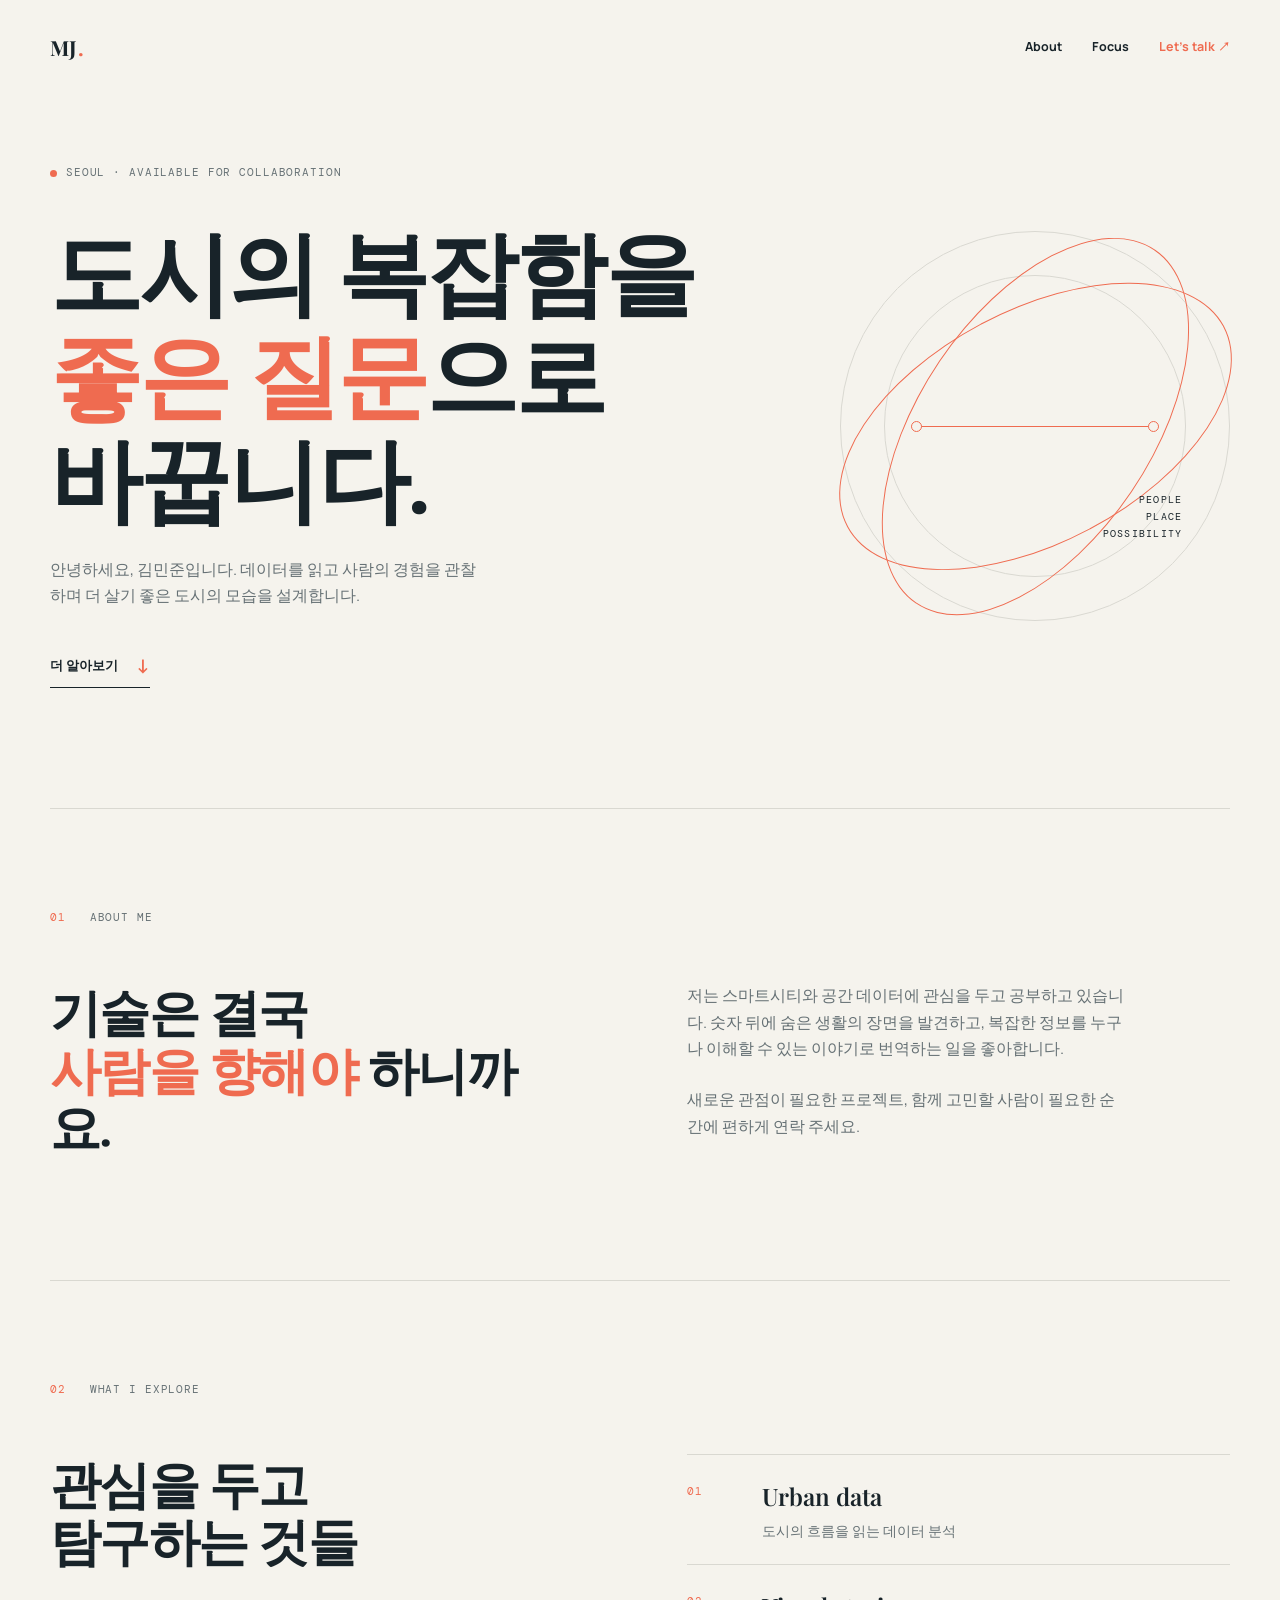
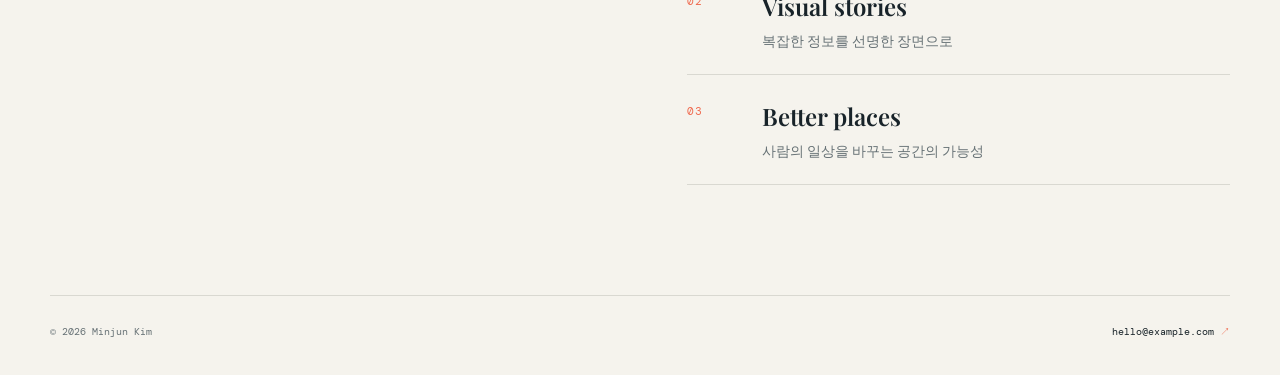
==== index.html @ 1875d36c "Create personal introduction page" ====
<!doctype html>
<html lang="ko">
<head>
  <meta charset="utf-8">
  <meta name="viewport" content="width=device-width, initial-scale=1">
  <meta name="description" content="데이터와 도시의 가능성을 탐구하는 김민준의 소개 페이지">
  <title>김민준 | 도시와 데이터를 잇는 사람</title>
  <link rel="preconnect" href="https://fonts.googleapis.com">
  <link rel="preconnect" href="https://fonts.gstatic.com" crossorigin>
  <link href="https://fonts.googleapis.com/css2?family=DM+Mono:wght@400;500&family=Manrope:wght@400;500;600;700&family=Playfair+Display:wght@600;700&display=swap" rel="stylesheet">
  <link rel="stylesheet" href="styles.css">
</head>
<body>
  <header class="site-header">
    <a class="monogram" href="#top" aria-label="처음으로">MJ<span>.</span></a>
    <nav aria-label="주요 메뉴">
      <a href="#about">About</a>
      <a href="#work">Focus</a>
      <a class="nav-link" href="mailto:hello@example.com">Let's talk <span aria-hidden="true">↗</span></a>
    </nav>
  </header>

  <main id="top">
    <section class="hero" aria-labelledby="hero-title">
      <div class="hero-copy">
        <p class="eyebrow"><span class="status-dot"></span> Seoul · Available for collaboration</p>
        <h1 id="hero-title">도시의 복잡함을<br><em>좋은 질문</em>으로<br>바꿉니다.</h1>
        <p class="intro">안녕하세요, 김민준입니다. 데이터를 읽고 사람의 경험을 관찰하며 더 살기 좋은 도시의 모습을 설계합니다.</p>
        <a class="arrow-link" href="#about">더 알아보기 <span aria-hidden="true">↓</span></a>
      </div>
      <div class="hero-mark" aria-hidden="true">
        <div class="orbit orbit-one"></div>
        <div class="orbit orbit-two"></div>
        <div class="crosshair"><span></span><span></span></div>
        <p>PEOPLE<br>PLACE<br>POSSIBILITY</p>
      </div>
    </section>

    <section class="about section-rule" id="about" aria-labelledby="about-title">
      <div class="section-label"><span>01</span> About me</div>
      <div class="about-content">
        <h2 id="about-title">기술은 결국<br><em>사람을 향해야</em> 하니까요.</h2>
        <div class="about-text">
          <p>저는 스마트시티와 공간 데이터에 관심을 두고 공부하고 있습니다. 숫자 뒤에 숨은 생활의 장면을 발견하고, 복잡한 정보를 누구나 이해할 수 있는 이야기로 번역하는 일을 좋아합니다.</p>
          <p>새로운 관점이 필요한 프로젝트, 함께 고민할 사람이 필요한 순간에 편하게 연락 주세요.</p>
        </div>
      </div>
    </section>

    <section class="focus section-rule" id="work" aria-labelledby="focus-title">
      <div class="section-label"><span>02</span> What I explore</div>
      <div class="focus-content">
        <h2 id="focus-title">관심을 두고<br>탐구하는 것들</h2>
        <div class="focus-list">
          <article>
            <span class="number">01</span>
            <div><h3>Urban data</h3><p>도시의 흐름을 읽는 데이터 분석</p></div>
          </article>
          <article>
            <span class="number">02</span>
            <div><h3>Visual stories</h3><p>복잡한 정보를 선명한 장면으로</p></div>
          </article>
          <article>
            <span class="number">03</span>
            <div><h3>Better places</h3><p>사람의 일상을 바꾸는 공간의 가능성</p></div>
          </article>
        </div>
      </div>
    </section>
  </main>

  <footer class="site-footer">
    <p>© 2026 Minjun Kim</p>
    <a href="mailto:hello@example.com">hello@example.com <span aria-hidden="true">↗</span></a>
  </footer>
</body>
</html>
---- styles.css ----
:root {
  --ink: #182329;
  --muted: #667175;
  --paper: #f5f3ed;
  --line: #d9d8d1;
  --accent: #ef6b50;
  --serif: "Playfair Display", Georgia, serif;
  --sans: "Manrope", Arial, sans-serif;
  --mono: "DM Mono", monospace;
}

* { box-sizing: border-box; }

html { scroll-behavior: smooth; }

body {
  margin: 0;
  color: var(--ink);
  background: var(--paper);
  font-family: var(--sans);
  font-size: 16px;
  line-height: 1.65;
}

a { color: inherit; text-decoration: none; }

.site-header, .site-footer {
  display: flex;
  align-items: center;
  justify-content: space-between;
  width: min(1180px, calc(100% - 80px));
  margin: 0 auto;
}

.site-header { padding: 30px 0; }

.monogram {
  font-family: var(--serif);
  font-size: 1.3rem;
  font-weight: 700;
  letter-spacing: .02em;
}

.monogram span, .nav-link span, .site-footer span { color: var(--accent); }

nav { display: flex; align-items: center; gap: 30px; font-size: .78rem; font-weight: 700; }
nav a { transition: color .2s ease; }
nav a:hover { color: var(--accent); }
.nav-link { color: var(--accent); }

.hero {
  display: grid;
  grid-template-columns: minmax(0, 1.2fr) minmax(260px, .8fr);
  align-items: center;
  gap: 8%;
  width: min(1180px, calc(100% - 80px));
  min-height: 670px;
  margin: 0 auto;
  padding: 70px 0 120px;
}

.eyebrow, .section-label, .number {
  color: var(--muted);
  font-family: var(--mono);
  font-size: .68rem;
  letter-spacing: .08em;
  text-transform: uppercase;
}

.eyebrow { display: flex; align-items: center; gap: 9px; margin: 0 0 34px; }
.status-dot { width: 7px; height: 7px; border-radius: 50%; background: var(--accent); }

h1, h2, h3, p { margin-top: 0; }
h1, h2 { font-family: var(--serif); font-weight: 600; line-height: 1.12; letter-spacing: -.03em; }
h1 { max-width: 720px; margin-bottom: 30px; font-size: clamp(3.5rem, 7.2vw, 6.8rem); }
h1 em, h2 em { color: var(--accent); font-style: normal; }
.intro { max-width: 430px; color: var(--muted); font-size: 1rem; }

.arrow-link { display: inline-flex; gap: 18px; align-items: center; margin-top: 25px; padding-bottom: 6px; border-bottom: 1px solid var(--ink); font-size: .8rem; font-weight: 700; }
.arrow-link span { color: var(--accent); font-size: 1.2rem; }

.hero-mark { position: relative; width: min(100%, 390px); aspect-ratio: 1; margin-left: auto; color: var(--accent); border: 1px solid var(--line); border-radius: 50%; animation: reveal 1s ease both .25s; }
.hero-mark::before { position: absolute; inset: 11%; border: 1px solid var(--line); border-radius: 50%; content: ""; }
.hero-mark p { position: absolute; right: 12%; bottom: 20%; margin: 0; color: var(--ink); font-family: var(--mono); font-size: .6rem; letter-spacing: .13em; line-height: 1.8; text-align: right; }
.orbit { position: absolute; inset: 20% -5%; border: 1px solid var(--accent); border-radius: 50%; transform: rotate(-28deg); }
.orbit-two { inset: -5% 20%; transform: rotate(34deg); }
.crosshair { position: absolute; inset: 50% 18%; height: 1px; background: var(--accent); }
.crosshair span { position: absolute; top: -5px; width: 11px; height: 11px; border: 1px solid var(--accent); border-radius: 50%; background: var(--paper); }
.crosshair span:first-child { left: 0; }
.crosshair span:last-child { right: 0; }

.section-rule { border-top: 1px solid var(--line); }
.about, .focus { width: min(1180px, calc(100% - 80px)); margin: 0 auto; padding: 100px 0 125px; }
.section-label { display: flex; gap: 24px; margin-bottom: 55px; }
.section-label span { color: var(--accent); }
.about-content, .focus-content { display: grid; grid-template-columns: 1fr 1fr; gap: 8%; }
h2 { max-width: 480px; margin-bottom: 0; font-size: clamp(2.5rem, 4vw, 4.3rem); }
.about-text { max-width: 440px; color: var(--muted); }
.about-text p + p { margin-top: 25px; }

.focus { padding-bottom: 110px; }
.focus-list { border-top: 1px solid var(--line); }
.focus-list article { display: grid; grid-template-columns: 55px 1fr; gap: 20px; align-items: start; padding: 22px 0; border-bottom: 1px solid var(--line); }
.number { padding-top: 6px; color: var(--accent); }
h3 { margin-bottom: 3px; font-family: var(--serif); font-size: 1.5rem; font-weight: 600; }
.focus-list p { margin: 0; color: var(--muted); font-size: .85rem; }

.site-footer { padding: 27px 0 35px; border-top: 1px solid var(--line); color: var(--muted); font-family: var(--mono); font-size: .65rem; }
.site-footer p { margin: 0; }
.site-footer a { color: var(--ink); }

@keyframes reveal { from { opacity: 0; transform: scale(.92) rotate(-8deg); } to { opacity: 1; transform: scale(1) rotate(0); } }

@media (max-width: 700px) {
  .site-header, .site-footer, .hero, .about, .focus { width: min(100% - 40px, 520px); }
  .site-header { padding: 23px 0; }
  nav a:not(.nav-link) { display: none; }
  .hero { display: block; min-height: auto; padding: 85px 0 95px; }
  h1 { font-size: clamp(3.1rem, 15vw, 5rem); }
  .hero-mark { width: min(76vw, 310px); margin: 80px auto 0; }
  .about, .focus { padding: 70px 0 80px; }
  .about-content, .focus-content { display: block; }
  h2 { margin-bottom: 42px; }
  .site-footer { display: block; }
  .site-footer a { display: block; margin-top: 8px; }
}
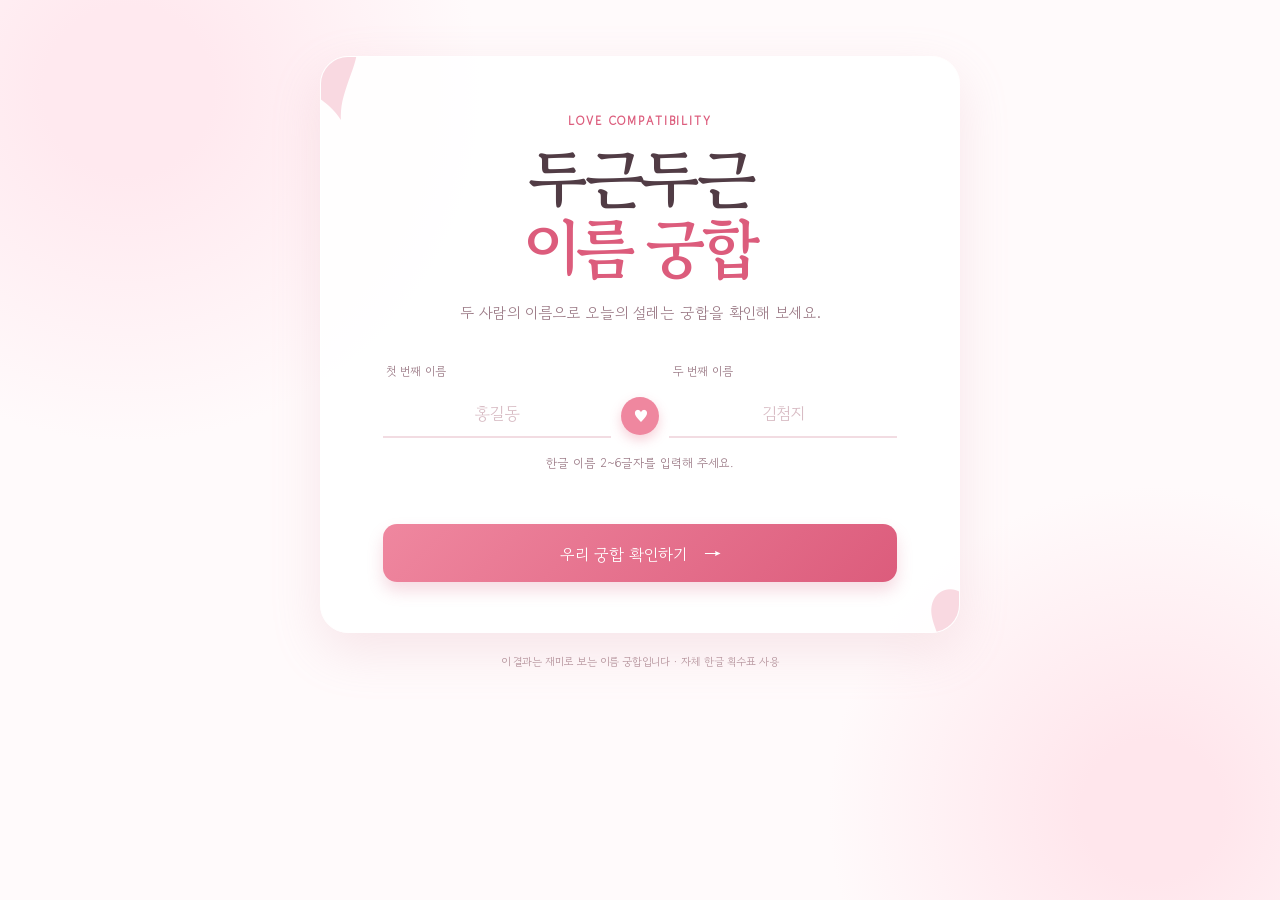
==== commit 4eaa71c5: "Build Korean name compatibility app" ====
--- a/index.html
+++ b/index.html
@@ -1,77 +1,3 @@
 <!doctype html>
-<html lang="ko">
-<head>
-  <meta charset="utf-8">
-  <meta name="viewport" content="width=device-width, initial-scale=1">
-  <meta name="description" content="데이터와 도시의 가능성을 탐구하는 김민준의 소개 페이지">
-  <title>김민준 | 도시와 데이터를 잇는 사람</title>
-  <link rel="preconnect" href="https://fonts.googleapis.com">
-  <link rel="preconnect" href="https://fonts.gstatic.com" crossorigin>
-  <link href="https://fonts.googleapis.com/css2?family=DM+Mono:wght@400;500&family=Manrope:wght@400;500;600;700&family=Playfair+Display:wght@600;700&display=swap" rel="stylesheet">
-  <link rel="stylesheet" href="styles.css">
-</head>
-<body>
-  <header class="site-header">
-    <a class="monogram" href="#top" aria-label="처음으로">MJ<span>.</span></a>
-    <nav aria-label="주요 메뉴">
-      <a href="#about">About</a>
-      <a href="#work">Focus</a>
-      <a class="nav-link" href="mailto:hello@example.com">Let's talk <span aria-hidden="true">↗</span></a>
-    </nav>
-  </header>
-
-  <main id="top">
-    <section class="hero" aria-labelledby="hero-title">
-      <div class="hero-copy">
-        <p class="eyebrow"><span class="status-dot"></span> Seoul · Available for collaboration</p>
-        <h1 id="hero-title">도시의 복잡함을<br><em>좋은 질문</em>으로<br>바꿉니다.</h1>
-        <p class="intro">안녕하세요, 김민준입니다. 데이터를 읽고 사람의 경험을 관찰하며 더 살기 좋은 도시의 모습을 설계합니다.</p>
-        <a class="arrow-link" href="#about">더 알아보기 <span aria-hidden="true">↓</span></a>
-      </div>
-      <div class="hero-mark" aria-hidden="true">
-        <div class="orbit orbit-one"></div>
-        <div class="orbit orbit-two"></div>
-        <div class="crosshair"><span></span><span></span></div>
-        <p>PEOPLE<br>PLACE<br>POSSIBILITY</p>
-      </div>
-    </section>
-
-    <section class="about section-rule" id="about" aria-labelledby="about-title">
-      <div class="section-label"><span>01</span> About me</div>
-      <div class="about-content">
-        <h2 id="about-title">기술은 결국<br><em>사람을 향해야</em> 하니까요.</h2>
-        <div class="about-text">
-          <p>저는 스마트시티와 공간 데이터에 관심을 두고 공부하고 있습니다. 숫자 뒤에 숨은 생활의 장면을 발견하고, 복잡한 정보를 누구나 이해할 수 있는 이야기로 번역하는 일을 좋아합니다.</p>
-          <p>새로운 관점이 필요한 프로젝트, 함께 고민할 사람이 필요한 순간에 편하게 연락 주세요.</p>
-        </div>
-      </div>
-    </section>
-
-    <section class="focus section-rule" id="work" aria-labelledby="focus-title">
-      <div class="section-label"><span>02</span> What I explore</div>
-      <div class="focus-content">
-        <h2 id="focus-title">관심을 두고<br>탐구하는 것들</h2>
-        <div class="focus-list">
-          <article>
-            <span class="number">01</span>
-            <div><h3>Urban data</h3><p>도시의 흐름을 읽는 데이터 분석</p></div>
-          </article>
-          <article>
-            <span class="number">02</span>
-            <div><h3>Visual stories</h3><p>복잡한 정보를 선명한 장면으로</p></div>
-          </article>
-          <article>
-            <span class="number">03</span>
-            <div><h3>Better places</h3><p>사람의 일상을 바꾸는 공간의 가능성</p></div>
-          </article>
-        </div>
-      </div>
-    </section>
-  </main>
-
-  <footer class="site-footer">
-    <p>© 2026 Minjun Kim</p>
-    <a href="mailto:hello@example.com">hello@example.com <span aria-hidden="true">↗</span></a>
-  </footer>
-</body>
-</html>+<html lang="ko"><head><meta charset="utf-8"><meta name="viewport" content="width=device-width, initial-scale=1"><meta name="description" content="한글 획수로 알아보는 두 사람의 이름 궁합"><title>두근두근 이름 궁합</title><link rel="preconnect" href="https://fonts.googleapis.com"><link rel="preconnect" href="https://fonts.gstatic.com" crossorigin><link href="https://fonts.googleapis.com/css2?family=Gowun+Dodum&family=Gowun+Batang:wght@400;700&display=swap" rel="stylesheet"><link rel="stylesheet" href="styles.css"></head>
+<body><main class="page-shell"><section class="card" aria-labelledby="page-title"><p class="eyebrow">LOVE COMPATIBILITY</p><h1 id="page-title">두근두근<br><em>이름 궁합</em></h1><p class="intro">두 사람의 이름으로 오늘의 설레는 궁합을 확인해 보세요.</p><form id="compatibility-form" novalidate><div class="name-row"><label class="name-field" for="first-name"><span>첫 번째 이름</span><input id="first-name" type="text" maxlength="6" placeholder="홍길동" autocomplete="off"></label><span class="heart" aria-hidden="true">♥</span><label class="name-field" for="second-name"><span>두 번째 이름</span><input id="second-name" type="text" maxlength="6" placeholder="김첨지" autocomplete="off"></label></div><p class="help">한글 이름 2~6글자를 입력해 주세요.</p><p class="error" id="error-message" role="alert" aria-live="polite"></p><button type="submit">우리 궁합 확인하기 <span>→</span></button></form><section class="result" id="result" aria-live="polite" hidden><div class="result-top"><span>두 사람의 궁합 점수</span><button class="reset" id="reset-button" type="button">다시 하기</button></div><div class="score-wrap"><strong id="score">00</strong><span>%</span></div><h2 id="result-title"></h2><p id="result-comment"></p><p class="calculation" id="calculation"></p></section></section><p class="notice">이 결과는 재미로 보는 이름 궁합입니다 · 자체 한글 획수표 사용</p></main><script src="app.js"></script></body></html>
--- a/styles.css
+++ b/styles.css
@@ -1,126 +1 @@
-:root {
-  --ink: #182329;
-  --muted: #667175;
-  --paper: #f5f3ed;
-  --line: #d9d8d1;
-  --accent: #ef6b50;
-  --serif: "Playfair Display", Georgia, serif;
-  --sans: "Manrope", Arial, sans-serif;
-  --mono: "DM Mono", monospace;
-}
-
-* { box-sizing: border-box; }
-
-html { scroll-behavior: smooth; }
-
-body {
-  margin: 0;
-  color: var(--ink);
-  background: var(--paper);
-  font-family: var(--sans);
-  font-size: 16px;
-  line-height: 1.65;
-}
-
-a { color: inherit; text-decoration: none; }
-
-.site-header, .site-footer {
-  display: flex;
-  align-items: center;
-  justify-content: space-between;
-  width: min(1180px, calc(100% - 80px));
-  margin: 0 auto;
-}
-
-.site-header { padding: 30px 0; }
-
-.monogram {
-  font-family: var(--serif);
-  font-size: 1.3rem;
-  font-weight: 700;
-  letter-spacing: .02em;
-}
-
-.monogram span, .nav-link span, .site-footer span { color: var(--accent); }
-
-nav { display: flex; align-items: center; gap: 30px; font-size: .78rem; font-weight: 700; }
-nav a { transition: color .2s ease; }
-nav a:hover { color: var(--accent); }
-.nav-link { color: var(--accent); }
-
-.hero {
-  display: grid;
-  grid-template-columns: minmax(0, 1.2fr) minmax(260px, .8fr);
-  align-items: center;
-  gap: 8%;
-  width: min(1180px, calc(100% - 80px));
-  min-height: 670px;
-  margin: 0 auto;
-  padding: 70px 0 120px;
-}
-
-.eyebrow, .section-label, .number {
-  color: var(--muted);
-  font-family: var(--mono);
-  font-size: .68rem;
-  letter-spacing: .08em;
-  text-transform: uppercase;
-}
-
-.eyebrow { display: flex; align-items: center; gap: 9px; margin: 0 0 34px; }
-.status-dot { width: 7px; height: 7px; border-radius: 50%; background: var(--accent); }
-
-h1, h2, h3, p { margin-top: 0; }
-h1, h2 { font-family: var(--serif); font-weight: 600; line-height: 1.12; letter-spacing: -.03em; }
-h1 { max-width: 720px; margin-bottom: 30px; font-size: clamp(3.5rem, 7.2vw, 6.8rem); }
-h1 em, h2 em { color: var(--accent); font-style: normal; }
-.intro { max-width: 430px; color: var(--muted); font-size: 1rem; }
-
-.arrow-link { display: inline-flex; gap: 18px; align-items: center; margin-top: 25px; padding-bottom: 6px; border-bottom: 1px solid var(--ink); font-size: .8rem; font-weight: 700; }
-.arrow-link span { color: var(--accent); font-size: 1.2rem; }
-
-.hero-mark { position: relative; width: min(100%, 390px); aspect-ratio: 1; margin-left: auto; color: var(--accent); border: 1px solid var(--line); border-radius: 50%; animation: reveal 1s ease both .25s; }
-.hero-mark::before { position: absolute; inset: 11%; border: 1px solid var(--line); border-radius: 50%; content: ""; }
-.hero-mark p { position: absolute; right: 12%; bottom: 20%; margin: 0; color: var(--ink); font-family: var(--mono); font-size: .6rem; letter-spacing: .13em; line-height: 1.8; text-align: right; }
-.orbit { position: absolute; inset: 20% -5%; border: 1px solid var(--accent); border-radius: 50%; transform: rotate(-28deg); }
-.orbit-two { inset: -5% 20%; transform: rotate(34deg); }
-.crosshair { position: absolute; inset: 50% 18%; height: 1px; background: var(--accent); }
-.crosshair span { position: absolute; top: -5px; width: 11px; height: 11px; border: 1px solid var(--accent); border-radius: 50%; background: var(--paper); }
-.crosshair span:first-child { left: 0; }
-.crosshair span:last-child { right: 0; }
-
-.section-rule { border-top: 1px solid var(--line); }
-.about, .focus { width: min(1180px, calc(100% - 80px)); margin: 0 auto; padding: 100px 0 125px; }
-.section-label { display: flex; gap: 24px; margin-bottom: 55px; }
-.section-label span { color: var(--accent); }
-.about-content, .focus-content { display: grid; grid-template-columns: 1fr 1fr; gap: 8%; }
-h2 { max-width: 480px; margin-bottom: 0; font-size: clamp(2.5rem, 4vw, 4.3rem); }
-.about-text { max-width: 440px; color: var(--muted); }
-.about-text p + p { margin-top: 25px; }
-
-.focus { padding-bottom: 110px; }
-.focus-list { border-top: 1px solid var(--line); }
-.focus-list article { display: grid; grid-template-columns: 55px 1fr; gap: 20px; align-items: start; padding: 22px 0; border-bottom: 1px solid var(--line); }
-.number { padding-top: 6px; color: var(--accent); }
-h3 { margin-bottom: 3px; font-family: var(--serif); font-size: 1.5rem; font-weight: 600; }
-.focus-list p { margin: 0; color: var(--muted); font-size: .85rem; }
-
-.site-footer { padding: 27px 0 35px; border-top: 1px solid var(--line); color: var(--muted); font-family: var(--mono); font-size: .65rem; }
-.site-footer p { margin: 0; }
-.site-footer a { color: var(--ink); }
-
-@keyframes reveal { from { opacity: 0; transform: scale(.92) rotate(-8deg); } to { opacity: 1; transform: scale(1) rotate(0); } }
-
-@media (max-width: 700px) {
-  .site-header, .site-footer, .hero, .about, .focus { width: min(100% - 40px, 520px); }
-  .site-header { padding: 23px 0; }
-  nav a:not(.nav-link) { display: none; }
-  .hero { display: block; min-height: auto; padding: 85px 0 95px; }
-  h1 { font-size: clamp(3.1rem, 15vw, 5rem); }
-  .hero-mark { width: min(76vw, 310px); margin: 80px auto 0; }
-  .about, .focus { padding: 70px 0 80px; }
-  .about-content, .focus-content { display: block; }
-  h2 { margin-bottom: 42px; }
-  .site-footer { display: block; }
-  .site-footer a { display: block; margin-top: 8px; }
-}+:root{--ink:#513c45;--muted:#9b7a86;--pink:#ef879f;--deep-pink:#dc5c7c;--line:#f2dce2}*{box-sizing:border-box}body{min-width:320px;min-height:100vh;margin:0;color:var(--ink);background:radial-gradient(circle at 10% 10%,#ffe9ef 0 6%,transparent 25%),radial-gradient(circle at 90% 90%,#ffe6ec 0 5%,transparent 23%),#fffafb;font-family:"Gowun Dodum",sans-serif}.page-shell{width:min(100% - 32px,640px);margin:0 auto;padding:56px 0 28px}.card{position:relative;overflow:hidden;padding:56px clamp(24px,7vw,62px) 50px;background:#ffffffeb;border:1px solid #fff;border-radius:28px;box-shadow:0 18px 50px #d996a733;text-align:center}.card:before,.card:after{position:absolute;color:#f9d9e1;font-family:serif;font-size:10rem;line-height:1;content:"♥";z-index:0}.card:before{top:-70px;left:-45px;transform:rotate(-18deg)}.card:after{right:-54px;bottom:-78px;transform:rotate(17deg)}.card>*{position:relative;z-index:1}.eyebrow{margin:0 0 14px;color:var(--deep-pink);font-size:.72rem;font-weight:bold;letter-spacing:.16em}h1,h2{font-family:"Gowun Batang",serif}h1{margin:0;font-size:clamp(2.7rem,8vw,4rem);line-height:1.08;letter-spacing:-.08em}h1 em{color:var(--deep-pink);font-style:normal}.intro{margin:20px 0 39px;color:var(--muted);font-size:.95rem}.name-row{display:grid;grid-template-columns:1fr 42px 1fr;align-items:end;gap:8px}.name-field{text-align:left}.name-field span{display:block;margin:0 0 8px 3px;color:var(--muted);font-size:.74rem}input{width:100%;padding:14px 6px 11px;color:var(--ink);background:transparent;border:0;border-bottom:2px solid var(--line);outline:0;font:1.05rem "Gowun Dodum",sans-serif;text-align:center;transition:border-color .2s}input:focus{border-color:var(--pink)}input::placeholder{color:#d8bcc4}.heart{display:grid;width:38px;height:38px;margin:0 auto 3px;place-items:center;color:white;background:var(--pink);border-radius:50%;font-size:1.05rem;box-shadow:0 5px 12px #e7738b55}.help,.error{min-height:22px;margin:16px 0 10px;font-size:.76rem}.help{color:var(--muted)}.error{color:#c94b6b}button{width:100%;padding:15px 20px;color:#fff;background:linear-gradient(135deg,var(--pink),var(--deep-pink));border:0;border-radius:14px;box-shadow:0 9px 16px #d85c7a38;cursor:pointer;font:1rem "Gowun Dodum",sans-serif;transition:transform .2s,box-shadow .2s}button:hover{transform:translateY(-2px);box-shadow:0 12px 20px #d85c7a44}button span{margin-left:12px;font-size:1.2rem}.result{margin-top:38px;padding:26px 22px;background:#fff9fa;border:1px solid var(--line);border-radius:20px;animation:appear .45s ease both}.result-top{display:flex;justify-content:space-between;align-items:center;color:var(--muted);font-size:.78rem}.reset{width:auto;padding:4px 0;color:var(--deep-pink);background:transparent;border:0;box-shadow:none;font-size:.76rem}.reset:hover{box-shadow:none;transform:none;text-decoration:underline}.score-wrap{display:flex;justify-content:center;align-items:baseline;margin:10px 0 4px;color:var(--deep-pink);font-family:"Gowun Batang",serif}.score-wrap strong{font-size:clamp(5.2rem,18vw,7.2rem);line-height:1;letter-spacing:-.09em}.score-wrap span{margin-left:4px;font-size:2.3rem}h2{margin:10px 0 9px;font-size:1.55rem}#result-comment{margin:0;color:var(--muted);font-size:.92rem}.calculation{margin:22px 0 0;padding-top:15px;border-top:1px solid var(--line);color:#b7949f;font-size:.7rem}.notice{margin:20px 0 0;color:#b5969e;font-size:.68rem;text-align:center}@keyframes appear{from{opacity:0;transform:translateY(12px)}to{opacity:1;transform:translateY(0)}}@media(max-width:430px){.page-shell{width:min(100% - 22px,640px);padding-top:20px}.card{padding:42px 19px 35px;border-radius:22px}.name-row{grid-template-columns:1fr 34px 1fr;gap:4px}.heart{width:32px;height:32px}.name-field span{font-size:.65rem}.notice{line-height:1.6}}
